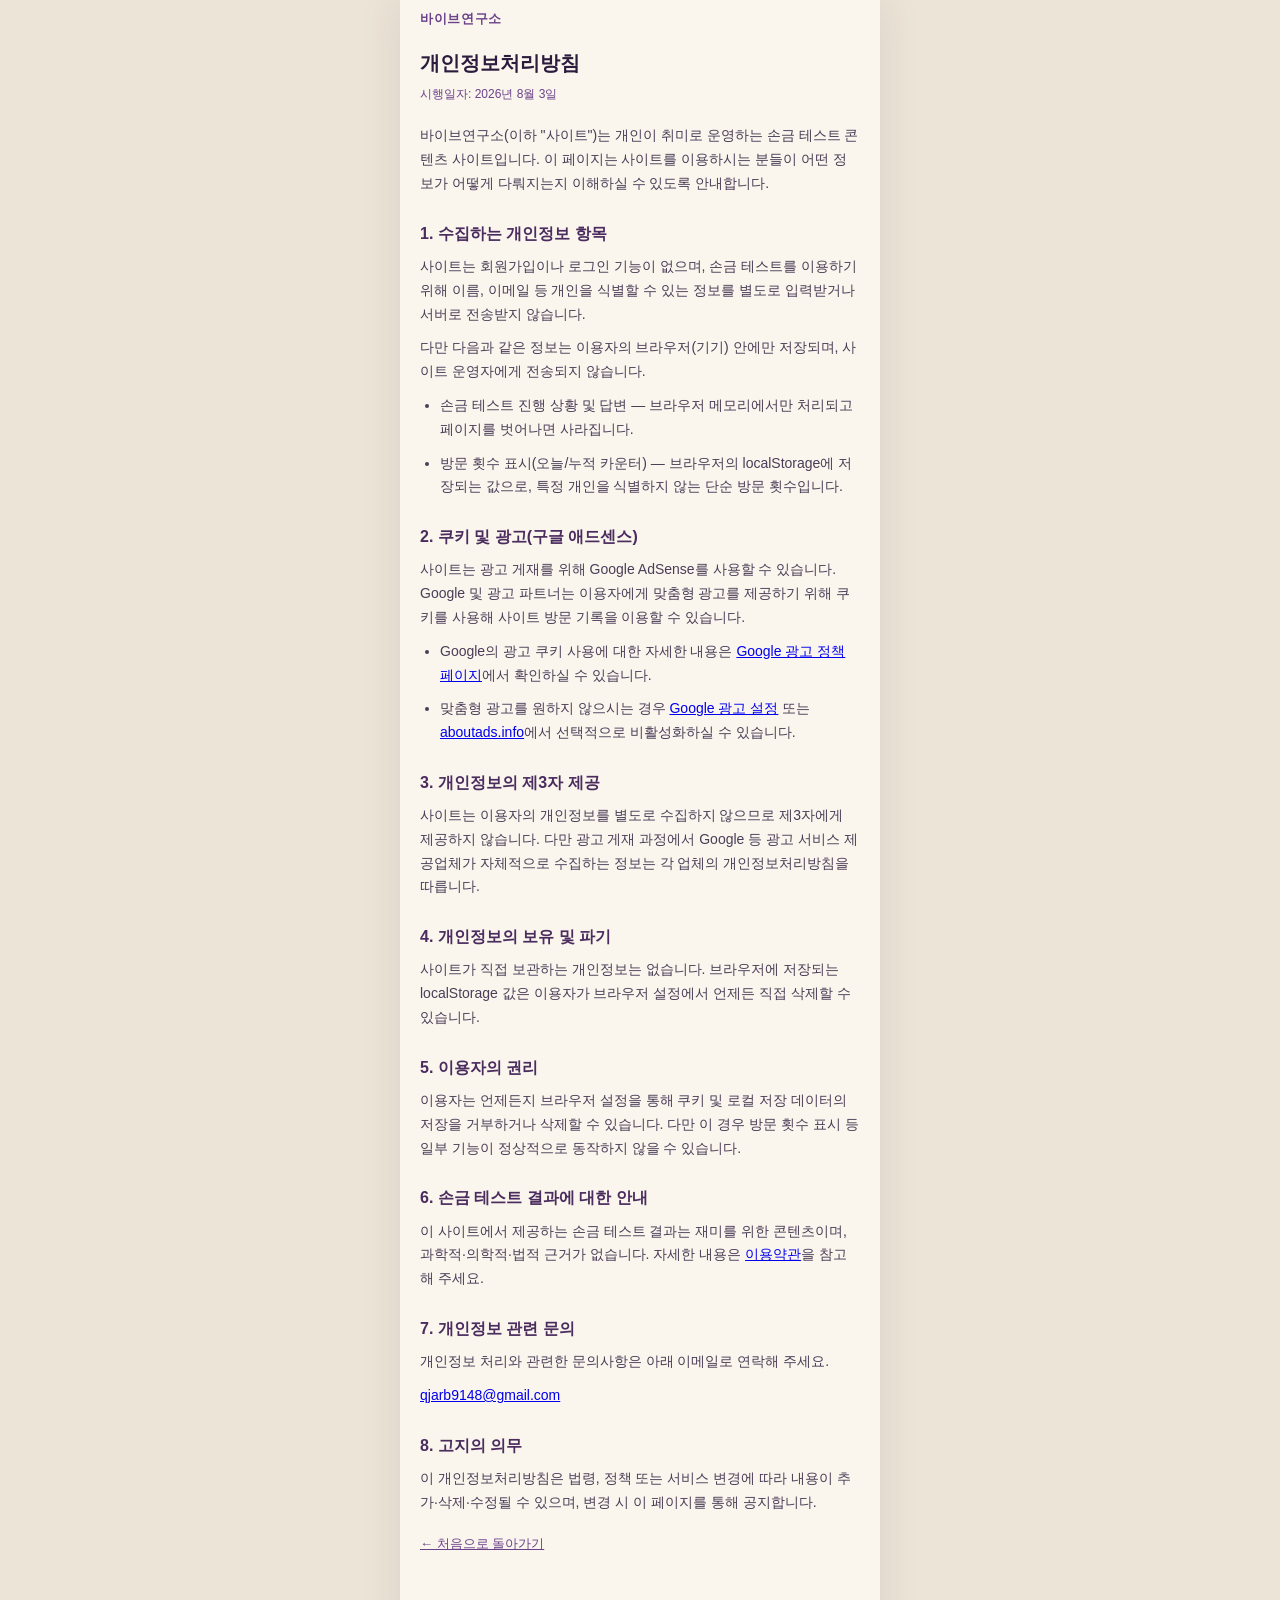
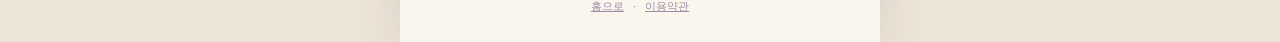
==== privacy.html @ fa5caafe "feat: 개인정보처리방침/이용약관 페이지 및 전 페이지 공통 푸터 추가" ====
<!DOCTYPE html>
<html lang="ko">
<head>
<meta charset="UTF-8">
<meta name="viewport" content="width=device-width, initial-scale=1.0, maximum-scale=1.0, user-scalable=no">
<title>개인정보처리방침 - 바이브연구소</title>
<link rel="stylesheet" href="style.css?v=14">
</head>
<body>
<div id="app">
  <header class="site-header">
    <span class="site-name">바이브연구소</span>
  </header>

  <main class="legal-page">
    <h1>개인정보처리방침</h1>
    <p class="legal-updated">시행일자: 2026년 8월 3일</p>

    <p>바이브연구소(이하 "사이트")는 개인이 취미로 운영하는 손금 테스트 콘텐츠 사이트입니다. 이 페이지는 사이트를 이용하시는 분들이 어떤 정보가 어떻게 다뤄지는지 이해하실 수 있도록 안내합니다.</p>

    <h2>1. 수집하는 개인정보 항목</h2>
    <p>사이트는 회원가입이나 로그인 기능이 없으며, 손금 테스트를 이용하기 위해 이름, 이메일 등 개인을 식별할 수 있는 정보를 별도로 입력받거나 서버로 전송받지 않습니다.</p>
    <p>다만 다음과 같은 정보는 이용자의 브라우저(기기) 안에만 저장되며, 사이트 운영자에게 전송되지 않습니다.</p>
    <ul>
      <li>손금 테스트 진행 상황 및 답변 — 브라우저 메모리에서만 처리되고 페이지를 벗어나면 사라집니다.</li>
      <li>방문 횟수 표시(오늘/누적 카운터) — 브라우저의 localStorage에 저장되는 값으로, 특정 개인을 식별하지 않는 단순 방문 횟수입니다.</li>
    </ul>

    <h2>2. 쿠키 및 광고(구글 애드센스)</h2>
    <p>사이트는 광고 게재를 위해 Google AdSense를 사용할 수 있습니다. Google 및 광고 파트너는 이용자에게 맞춤형 광고를 제공하기 위해 쿠키를 사용해 사이트 방문 기록을 이용할 수 있습니다.</p>
    <ul>
      <li>Google의 광고 쿠키 사용에 대한 자세한 내용은 <a href="https://policies.google.com/technologies/ads" target="_blank" rel="noopener">Google 광고 정책 페이지</a>에서 확인하실 수 있습니다.</li>
      <li>맞춤형 광고를 원하지 않으시는 경우 <a href="https://adssettings.google.com" target="_blank" rel="noopener">Google 광고 설정</a> 또는 <a href="https://www.aboutads.info/choices" target="_blank" rel="noopener">aboutads.info</a>에서 선택적으로 비활성화하실 수 있습니다.</li>
    </ul>

    <h2>3. 개인정보의 제3자 제공</h2>
    <p>사이트는 이용자의 개인정보를 별도로 수집하지 않으므로 제3자에게 제공하지 않습니다. 다만 광고 게재 과정에서 Google 등 광고 서비스 제공업체가 자체적으로 수집하는 정보는 각 업체의 개인정보처리방침을 따릅니다.</p>

    <h2>4. 개인정보의 보유 및 파기</h2>
    <p>사이트가 직접 보관하는 개인정보는 없습니다. 브라우저에 저장되는 localStorage 값은 이용자가 브라우저 설정에서 언제든 직접 삭제할 수 있습니다.</p>

    <h2>5. 이용자의 권리</h2>
    <p>이용자는 언제든지 브라우저 설정을 통해 쿠키 및 로컬 저장 데이터의 저장을 거부하거나 삭제할 수 있습니다. 다만 이 경우 방문 횟수 표시 등 일부 기능이 정상적으로 동작하지 않을 수 있습니다.</p>

    <h2>6. 손금 테스트 결과에 대한 안내</h2>
    <p>이 사이트에서 제공하는 손금 테스트 결과는 재미를 위한 콘텐츠이며, 과학적·의학적·법적 근거가 없습니다. 자세한 내용은 <a href="terms.html">이용약관</a>을 참고해 주세요.</p>

    <h2>7. 개인정보 관련 문의</h2>
    <p>개인정보 처리와 관련한 문의사항은 아래 이메일로 연락해 주세요.</p>
    <p><a href="mailto:qjarb9148@gmail.com">qjarb9148@gmail.com</a></p>

    <h2>8. 고지의 의무</h2>
    <p>이 개인정보처리방침은 법령, 정책 또는 서비스 변경에 따라 내용이 추가·삭제·수정될 수 있으며, 변경 시 이 페이지를 통해 공지합니다.</p>

    <a href="index.html" class="back-link">← 처음으로 돌아가기</a>
  </main>

  <footer class="site-footer">
    <a href="index.html">홈으로</a>
    <span class="footer-divider">·</span>
    <a href="terms.html">이용약관</a>
  </footer>
</div>
</body>
</html>
---- style.css ----
:root {
  --bg: #FAF5ED;
  --ink: #2B1B3D;
  --gold: #C49A4A;
  --purple-deep: #4A2C5E;
  --purple-accent: #6B428A;
  --card-radius: 20px;
}

* {
  box-sizing: border-box;
}

html, body {
  margin: 0;
  padding: 0;
  background: var(--bg);
  color: var(--ink);
  font-family: -apple-system, BlinkMacSystemFont, "Segoe UI", "Apple SD Gothic Neo",
    "Noto Sans KR", "Malgun Gothic", Roboto, sans-serif;
  -webkit-font-smoothing: antialiased;
}

#app {
  max-width: 480px;
  margin: 0 auto;
  display: flex;
  flex-direction: column;
  padding-bottom: 24px;
}

.site-header {
  font-size: 13px;
  font-weight: 700;
  letter-spacing: 0.05em;
  color: var(--purple-accent);
  padding: 10px 20px 2px;
}

#mainContent {
  padding: 0 20px 20px;
}

.screen {
  display: none;
  animation: fadeIn 0.25s ease;
}

.screen.active {
  display: block;
}

#screen-hand.active {
  display: flex;
  flex-direction: column;
}

@keyframes fadeIn {
  from { opacity: 0; transform: translateY(6px); }
  to { opacity: 1; transform: translateY(0); }
}

.title {
  font-size: 22px;
  font-weight: 800;
  line-height: 1.3;
  margin: 8px 0 4px;
}

.subtitle {
  font-size: 14px;
  color: var(--purple-accent);
  margin: 0 0 14px;
}

.placeholder-box {
  border: 2px dashed var(--purple-accent);
  border-radius: var(--card-radius);
  color: var(--purple-accent);
  display: flex;
  align-items: center;
  justify-content: center;
  text-align: center;
  font-size: 13px;
  background: rgba(107, 66, 138, 0.06);
}

.hand-illustration {
  width: 100%;
  aspect-ratio: 3 / 4;
  margin-bottom: 16px;
}

.hand-select-buttons {
  display: flex;
  gap: 12px;
}

.hand-btn {
  flex: 1;
  padding: 18px 0;
  font-size: 17px;
  font-weight: 700;
  border-radius: var(--card-radius);
  border: 2px solid var(--purple-accent);
  background: #fff;
  color: var(--purple-deep);
  cursor: pointer;
  transition: all 0.15s ease;
}

.hand-btn:active,
.hand-btn.selected {
  background: var(--purple-deep);
  border-color: var(--purple-deep);
  color: #fff;
}

.friend-banner {
  background: linear-gradient(135deg, var(--purple-deep), var(--purple-accent));
  color: #fff;
  border-radius: 16px;
  padding: 12px 16px;
  font-size: 13px;
  margin-bottom: 16px;
  line-height: 1.5;
}

/* Progress dots */
.progress-dots {
  display: flex;
  gap: 8px;
  justify-content: center;
  padding: 16px 0 8px;
}

.progress-dots .dot {
  width: 8px;
  height: 8px;
  border-radius: 50%;
  background: rgba(107, 66, 138, 0.25);
  transition: all 0.2s ease;
}

.progress-dots .dot.active {
  background: var(--gold);
  width: 22px;
  border-radius: 4px;
}

.progress-dots .dot.done {
  background: var(--purple-accent);
}

.question {
  font-size: 19px;
  font-weight: 800;
  text-align: center;
  margin: 8px 0 20px;
  line-height: 1.4;
}

.options-grid {
  display: grid;
  grid-template-columns: 1fr 1fr;
  gap: 12px;
}

.option-card {
  background: #fff;
  border: 2px solid transparent;
  border-radius: var(--card-radius);
  padding: 14px;
  text-align: left;
  cursor: pointer;
  box-shadow: 0 2px 10px rgba(74, 44, 94, 0.08);
  display: flex;
  flex-direction: column;
  gap: 8px;
}

.option-card:active,
.option-card.selected {
  border-color: var(--gold);
  background: rgba(196, 154, 74, 0.08);
}

.option-badge {
  width: 24px;
  height: 24px;
  border-radius: 50%;
  background: var(--purple-deep);
  color: #fff;
  font-size: 12px;
  font-weight: 700;
  display: flex;
  align-items: center;
  justify-content: center;
}

.option-illustration {
  height: 64px;
  font-size: 10px;
  padding: 4px;
  border-radius: 12px;
}

.option-label {
  font-size: 14px;
  font-weight: 700;
  color: var(--ink);
}

.option-desc {
  font-size: 12px;
  color: #6b5b7a;
  line-height: 1.4;
}

/* Ad slot */
.ad-slot-wrap {
  position: relative;
  min-height: 100px;
  max-height: 250px;
  overflow: hidden;
  margin: 16px 0 24px;
}

.ad-slot-wrap .adsbygoogle {
  position: relative;
  z-index: 2;
  max-height: 250px;
  overflow: hidden;
}

.ad-slot-wrap.ad-empty .adsbygoogle {
  display: none !important;
}

.ad-slot-wrap.ad-slot-large {
  min-height: 250px;
  max-height: 280px;
}

.ad-slot-wrap.ad-slot-large .adsbygoogle {
  max-height: 250px;
}

.quote-slot {
  background: linear-gradient(135deg, var(--purple-deep), var(--purple-accent));
  border-radius: var(--card-radius);
  padding: 20px;
  display: flex;
  flex-direction: column;
  justify-content: center;
  gap: 8px;
  color: #fff;
  min-height: 100px;
  margin: 16px 0 24px;
}

.quote-fallback {
  position: absolute;
  inset: 0;
  z-index: 1;
  background: linear-gradient(135deg, var(--purple-deep), var(--purple-accent));
  border-radius: var(--card-radius);
  padding: 20px;
  display: flex;
  flex-direction: column;
  justify-content: center;
  gap: 8px;
  color: #fff;
  min-height: 100px;
}

.ad-slot-wrap.ad-filled .quote-fallback {
  display: none;
}

.quote-label {
  font-size: 11px;
  font-weight: 800;
  letter-spacing: 0.08em;
  color: var(--gold);
}

.quote-text {
  font-size: 14px;
  line-height: 1.5;
  font-weight: 600;
}

.btn-primary {
  width: 100%;
  padding: 18px 0;
  font-size: 17px;
  font-weight: 800;
  border: none;
  border-radius: var(--card-radius);
  background: var(--gold);
  color: #fff;
  cursor: pointer;
}

.btn-secondary {
  width: 100%;
  padding: 15px 0;
  font-size: 15px;
  font-weight: 700;
  border: 2px solid var(--purple-accent);
  border-radius: 16px;
  background: #fff;
  color: var(--purple-deep);
  cursor: pointer;
  margin-bottom: 4px;
}

/* Loading */
.spinner {
  width: 56px;
  height: 56px;
  margin: 24px auto 8px;
  border: 5px solid rgba(107, 66, 138, 0.15);
  border-top-color: var(--purple-accent);
  border-radius: 50%;
  animation: spin 0.9s linear infinite;
}

@keyframes spin {
  to { transform: rotate(360deg); }
}

/* Result */
.headline-card {
  background: linear-gradient(135deg, var(--purple-deep), var(--purple-accent));
  border-radius: var(--card-radius);
  padding: 28px 20px;
  text-align: center;
  margin-top: 12px;
}

.headline-label {
  font-size: 11px;
  font-weight: 800;
  letter-spacing: 0.12em;
  color: rgba(255, 255, 255, 0.7);
  margin-bottom: 10px;
}

.headline-mod {
  font-size: 16px;
  font-weight: 700;
  color: var(--gold);
  margin-bottom: 4px;
}

.headline-name {
  font-size: 26px;
  font-weight: 900;
  color: var(--gold);
}

.friend-compare-box {
  background: #fff;
  border: 2px solid var(--gold);
  border-radius: 16px;
  padding: 14px 16px;
  font-size: 13px;
  font-weight: 700;
  text-align: center;
  color: var(--purple-deep);
  margin-bottom: 12px;
}

.summary-box {
  background: #fff;
  border-radius: var(--card-radius);
  padding: 18px 20px;
  margin: 16px 0;
  font-size: 14px;
  line-height: 1.6;
  box-shadow: 0 2px 10px rgba(74, 44, 94, 0.06);
}

.compat-sentence {
  margin-top: 10px;
  margin-bottom: 0;
  font-weight: 700;
  color: var(--purple-deep);
}

.lines-results {
  display: flex;
  flex-direction: column;
  gap: 10px;
  margin-bottom: 20px;
}

.line-result-card {
  background: #fff;
  border-left: 4px solid var(--gold);
  border-radius: 14px;
  padding: 14px 16px;
  box-shadow: 0 2px 8px rgba(74, 44, 94, 0.06);
}

.line-result-name {
  font-size: 12px;
  font-weight: 800;
  color: var(--purple-accent);
  margin-bottom: 4px;
}

.line-result-label {
  font-size: 15px;
  font-weight: 700;
  margin-bottom: 4px;
}

.line-result-short-desc {
  font-size: 12px;
  color: var(--purple-accent);
  font-style: italic;
  margin-bottom: 6px;
}

.line-result-desc {
  font-size: 13px;
  color: #6b5b7a;
  line-height: 1.5;
}

.compat-box {
  background: rgba(196, 154, 74, 0.1);
  border-radius: var(--card-radius);
  padding: 18px 20px;
  margin-bottom: 20px;
}

.compat-box h3 {
  font-size: 15px;
  margin: 0 0 10px;
}

.compat-box ul {
  margin: 0;
  padding-left: 18px;
  font-size: 13px;
  line-height: 1.8;
}

.result-actions {
  margin-bottom: 12px;
}

.action-desc {
  font-size: 12px;
  color: #6b5b7a;
  text-align: center;
  margin: 4px 0 14px;
}

.outro {
  text-align: center;
  font-size: 13px;
  color: var(--purple-accent);
  font-style: italic;
  margin: 12px 0;
}

.restart-link {
  display: block;
  text-align: center;
  font-size: 13px;
  color: var(--ink);
  text-decoration: underline;
  margin-top: 8px;
}

/* Site footer (legal links, common to every screen) */
.site-footer {
  text-align: center;
  font-size: 11px;
  color: #9b8fa8;
  padding: 12px 20px 4px;
}

.site-footer a {
  color: #9b8fa8;
  text-decoration: underline;
}

.footer-divider {
  margin: 0 6px;
}

/* Legal pages (privacy.html, terms.html) */
.legal-page {
  padding: 0 20px 32px;
  font-size: 14px;
  line-height: 1.7;
  color: var(--ink);
}

.legal-page h1 {
  font-size: 20px;
  font-weight: 800;
  margin: 16px 0 4px;
}

.legal-page .legal-updated {
  font-size: 12px;
  color: var(--purple-accent);
  margin-bottom: 20px;
}

.legal-page h2 {
  font-size: 16px;
  font-weight: 800;
  color: var(--purple-deep);
  margin: 24px 0 8px;
}

.legal-page p,
.legal-page li {
  margin: 0 0 10px;
  color: #4a3d57;
}

.legal-page ul {
  padding-left: 20px;
  margin: 0 0 10px;
}

.legal-page .back-link {
  display: inline-block;
  margin-top: 8px;
  font-size: 13px;
  color: var(--purple-accent);
  text-decoration: underline;
}

/* Top / bottom fixed thin banner ads (common to every screen) */
.top-banner-ad,
.bottom-banner-ad {
  position: sticky;
  width: 100%;
  background: var(--bg);
  padding: 4px 20px;
  text-align: center;
  min-height: 44px;
  max-height: 60px;
  overflow: hidden;
}

.top-banner-ad {
  top: 0;
  z-index: 5;
  border-bottom: 1px solid rgba(74, 44, 94, 0.1);
}

.bottom-banner-ad {
  bottom: 0;
  border-top: 1px solid rgba(74, 44, 94, 0.1);
}

.top-banner-ad .adsbygoogle,
.bottom-banner-ad .adsbygoogle {
  max-height: 52px;
  overflow: hidden;
}

.top-banner-ad.ad-empty,
.bottom-banner-ad.ad-empty {
  display: none;
}

@media (min-width: 481px) {
  body {
    background: #ECE4D6;
  }

  #app {
    background: var(--bg);
    box-shadow: 0 0 40px rgba(74, 44, 94, 0.1);
  }
}
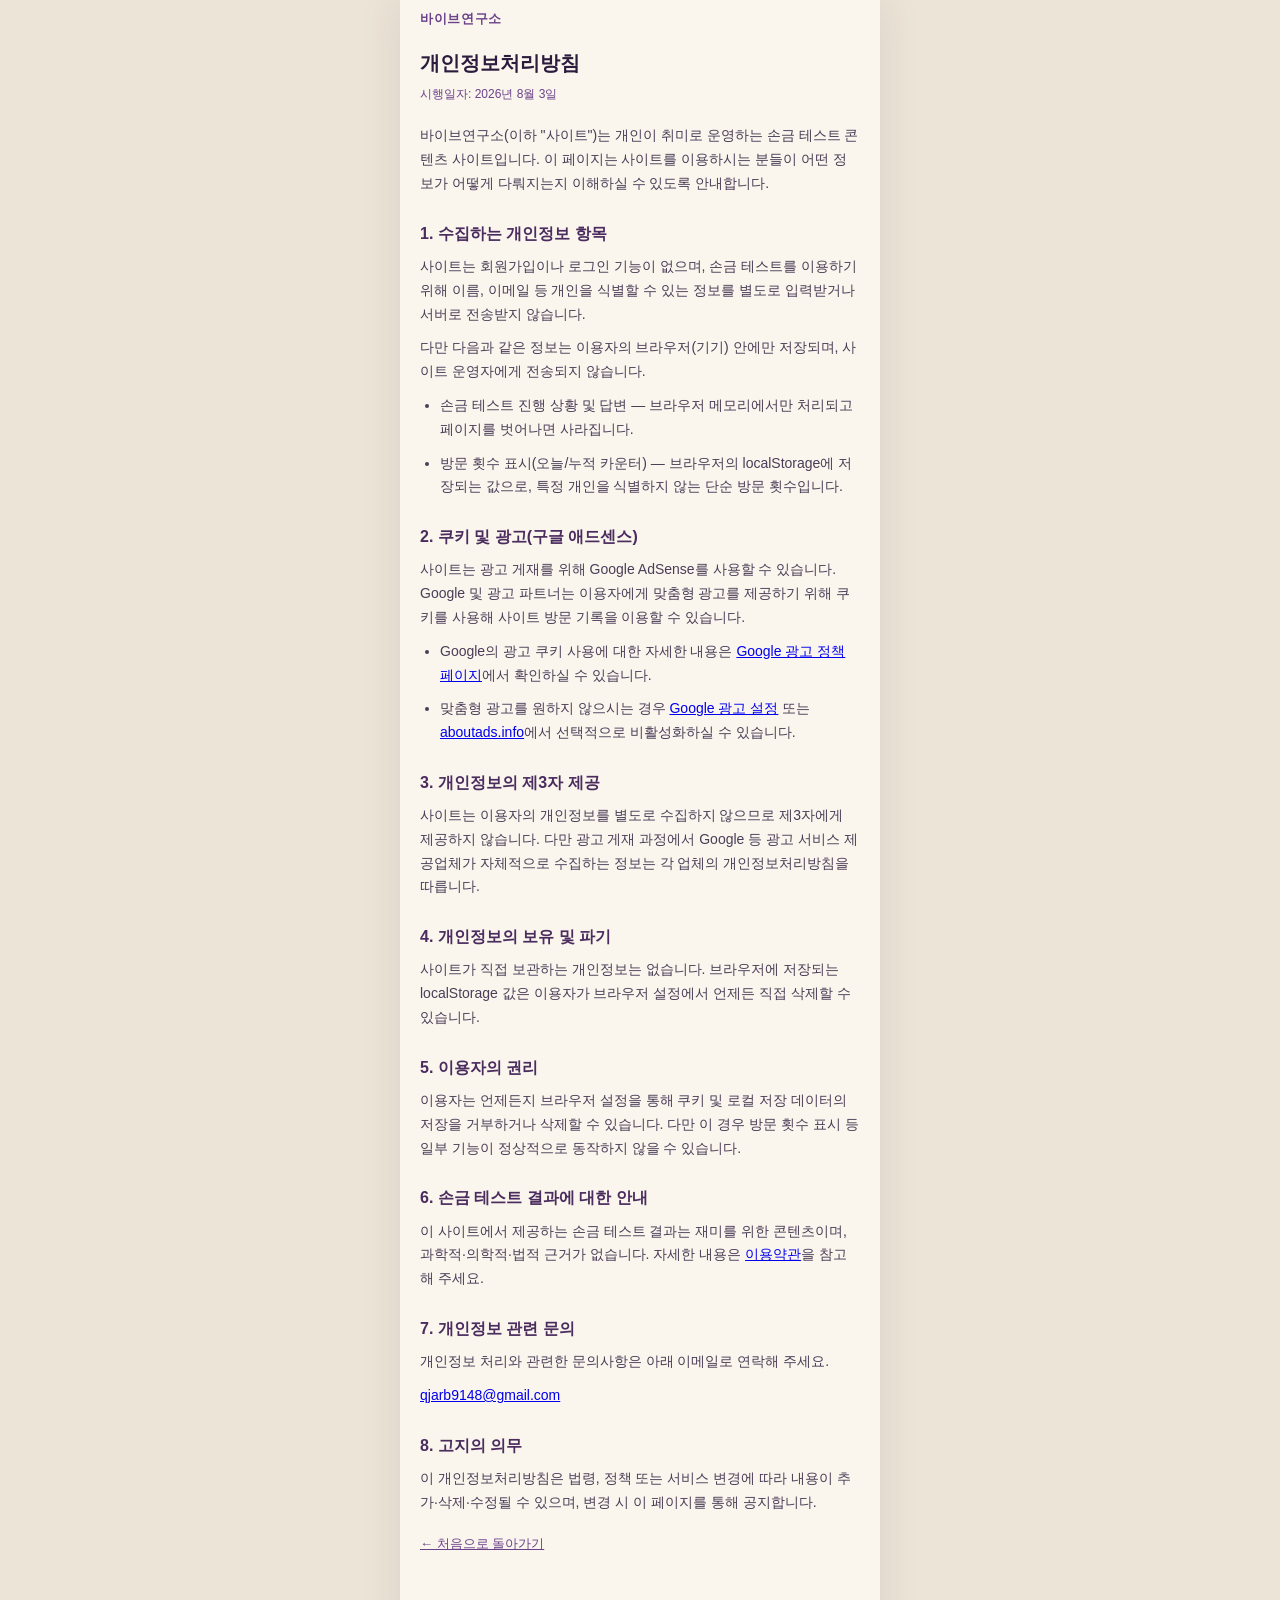
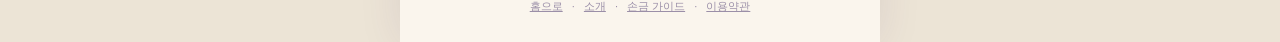
==== commit df583bec: "feat: 손금 가이드/소개 콘텐츠 페이지 추가 (얇은 콘텐츠 보강)" ====
--- a/privacy.html
+++ b/privacy.html
@@ -58,6 +58,10 @@
   <footer class="site-footer">
     <a href="index.html">홈으로</a>
     <span class="footer-divider">·</span>
+    <a href="about.html">소개</a>
+    <span class="footer-divider">·</span>
+    <a href="guide.html">손금 가이드</a>
+    <span class="footer-divider">·</span>
     <a href="terms.html">이용약관</a>
   </footer>
 </div>
